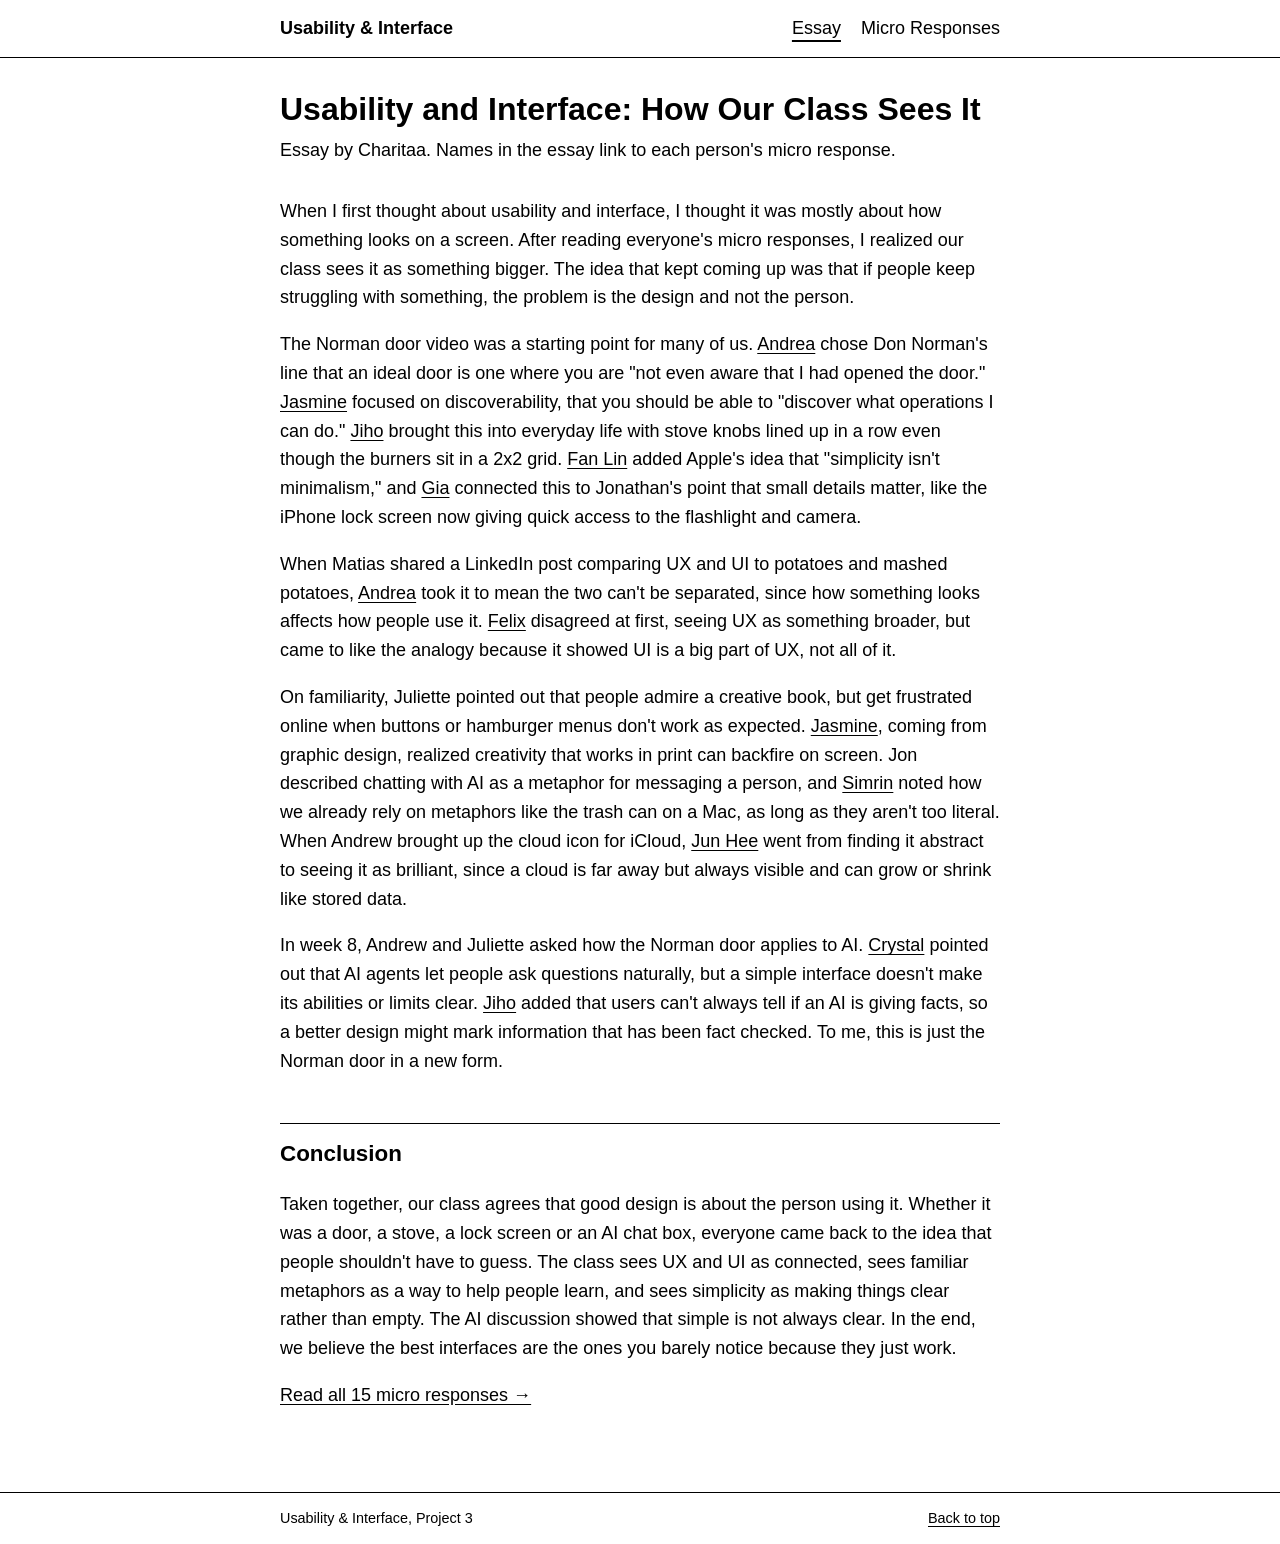
==== index.html @ b2a55a1f "Add files via upload" ====
<!DOCTYPE html>
<html lang="en">
<head>
<meta charset="utf-8">
<meta name="viewport" content="width=device-width, initial-scale=1">
<title>Usability and Interface: How Our Class Sees It</title>
<link rel="stylesheet" href="style.css">
</head>
<body>
<header>
  <div class="bar">
    <a class="site-title" href="index.html">Usability &amp; Interface</a>
    <nav aria-label="Main">
      <ul>
        <li><a href="index.html" aria-current="page">Essay</a></li>
        <li><a href="responses.html">Micro Responses</a></li>
      </ul>
    </nav>
  </div>
</header>

<main>
  <h1>Usability and Interface: How Our Class Sees It</h1>
  <p class="meta">Essay by Charitaa. Names in the essay link to each person's micro response.</p>

  <p>When I first thought about usability and interface, I thought it was mostly about how something looks on a screen. After reading everyone's micro responses, I realized our class sees it as something bigger. The idea that kept coming up was that if people keep struggling with something, the problem is the design and not the person.</p>

  <p>The Norman door video was a starting point for many of us. <a href="responses.html#before-andrea">Andrea</a> chose Don Norman's line that an ideal door is one where you are "not even aware that I had opened the door." <a href="responses.html#before-jasmine">Jasmine</a> focused on discoverability, that you should be able to "discover what operations I can do." <a href="responses.html#before-jiho">Jiho</a> brought this into everyday life with stove knobs lined up in a row even though the burners sit in a 2x2 grid. <a href="responses.html#before-fan-lin">Fan Lin</a> added Apple's idea that "simplicity isn't minimalism," and <a href="responses.html#after-gia">Gia</a> connected this to Jonathan's point that small details matter, like the iPhone lock screen now giving quick access to the flashlight and camera.</p>

  <p>When Matias shared a LinkedIn post comparing UX and UI to potatoes and mashed potatoes, <a href="responses.html#after-andrea">Andrea</a> took it to mean the two can't be separated, since how something looks affects how people use it. <a href="responses.html#after-felix">Felix</a> disagreed at first, seeing UX as something broader, but came to like the analogy because it showed UI is a big part of UX, not all of it.</p>

  <p>On familiarity, Juliette pointed out that people admire a creative book, but get frustrated online when buttons or hamburger menus don't work as expected. <a href="responses.html#after-jasmine-juliette">Jasmine</a>, coming from graphic design, realized creativity that works in print can backfire on screen. Jon described chatting with AI as a metaphor for messaging a person, and <a href="responses.html#after-simrin">Simrin</a> noted how we already rely on metaphors like the trash can on a Mac, as long as they aren't too literal. When Andrew brought up the cloud icon for iCloud, <a href="responses.html#after-jun-hee">Jun Hee</a> went from finding it abstract to seeing it as brilliant, since a cloud is far away but always visible and can grow or shrink like stored data.</p>

  <p>In week 8, Andrew and Juliette asked how the Norman door applies to AI. <a href="responses.html#after-crystal">Crystal</a> pointed out that AI agents let people ask questions naturally, but a simple interface doesn't make its abilities or limits clear. <a href="responses.html#after-jiho">Jiho</a> added that users can't always tell if an AI is giving facts, so a better design might mark information that has been fact checked. To me, this is just the Norman door in a new form.</p>

  <h2>Conclusion</h2>

  <p>Taken together, our class agrees that good design is about the person using it. Whether it was a door, a stove, a lock screen or an AI chat box, everyone came back to the idea that people shouldn't have to guess. The class sees UX and UI as connected, sees familiar metaphors as a way to help people learn, and sees simplicity as making things clear rather than empty. The AI discussion showed that simple is not always clear. In the end, we believe the best interfaces are the ones you barely notice because they just work.</p>

  <p><a href="responses.html">Read all 15 micro responses &rarr;</a></p>
</main>

<footer>
  <div class="bar">
    <span>Usability &amp; Interface, Project 3</span>
    <a href="#">Back to top</a>
  </div>
</footer>
</body>
</html>
---- style.css ----
* { box-sizing: border-box; }

html { scroll-behavior: smooth; }

body {
  margin: 0;
  background: #fff;
  color: #000;
  font-family: -apple-system, BlinkMacSystemFont, "Helvetica Neue", Arial, sans-serif;
  font-size: 18px;
  line-height: 1.6;
}

a { color: #000; text-decoration: underline; text-underline-offset: 3px; }
a:hover { text-decoration-thickness: 2px; }
a:focus-visible { outline: 2px solid #000; outline-offset: 2px; }

header {
  border-bottom: 1px solid #000;
  position: sticky;
  top: 0;
  background: #fff;
  z-index: 10;
}

.bar {
  max-width: 760px;
  margin: 0 auto;
  padding: 14px 20px;
  display: flex;
  flex-wrap: wrap;
  gap: 8px 24px;
  align-items: baseline;
  justify-content: space-between;
}

.site-title { font-weight: 700; text-decoration: none; }

nav ul { list-style: none; margin: 0; padding: 0; display: flex; gap: 20px; }
nav a { text-decoration: none; }
nav a[aria-current="page"] { text-decoration: underline; text-underline-offset: 6px; text-decoration-thickness: 2px; }

main { max-width: 760px; margin: 0 auto; padding: 32px 20px 64px; }

h1 { font-size: 2rem; line-height: 1.2; margin: 0 0 8px; }
h2 { font-size: 1.4rem; margin: 48px 0 12px; padding-top: 12px; border-top: 1px solid #000; }
h3 { font-size: 1.1rem; margin: 0 0 4px; }

.meta { margin: 0 0 32px; }

.contents { border: 1px solid #000; padding: 16px 20px; margin: 24px 0 8px; }
.contents p { margin: 0 0 8px; font-weight: 700; }
.contents ol { margin: 0; padding-left: 20px; }
.contents ol ol { margin: 4px 0 8px; }

.response { border: 1px solid #000; padding: 20px; margin: 20px 0; scroll-margin-top: 80px; }
.response .tag { font-size: 0.85rem; text-transform: uppercase; letter-spacing: 0.06em; margin: 0 0 12px; }

dl { margin: 12px 0 0; }
dt { font-weight: 700; margin-top: 12px; }
dd { margin: 2px 0 0; }

blockquote { margin: 12px 0 0; padding-left: 16px; border-left: 3px solid #000; }

.cite { font-size: 0.9rem; word-break: break-word; }

.top { font-size: 0.9rem; }

footer { border-top: 1px solid #000; }
footer .bar { font-size: 0.9rem; }

@media (max-width: 520px) {
  body { font-size: 17px; }
  h1 { font-size: 1.6rem; }
  .bar { flex-direction: column; }
  header { position: static; }
  .response { scroll-margin-top: 16px; }
}
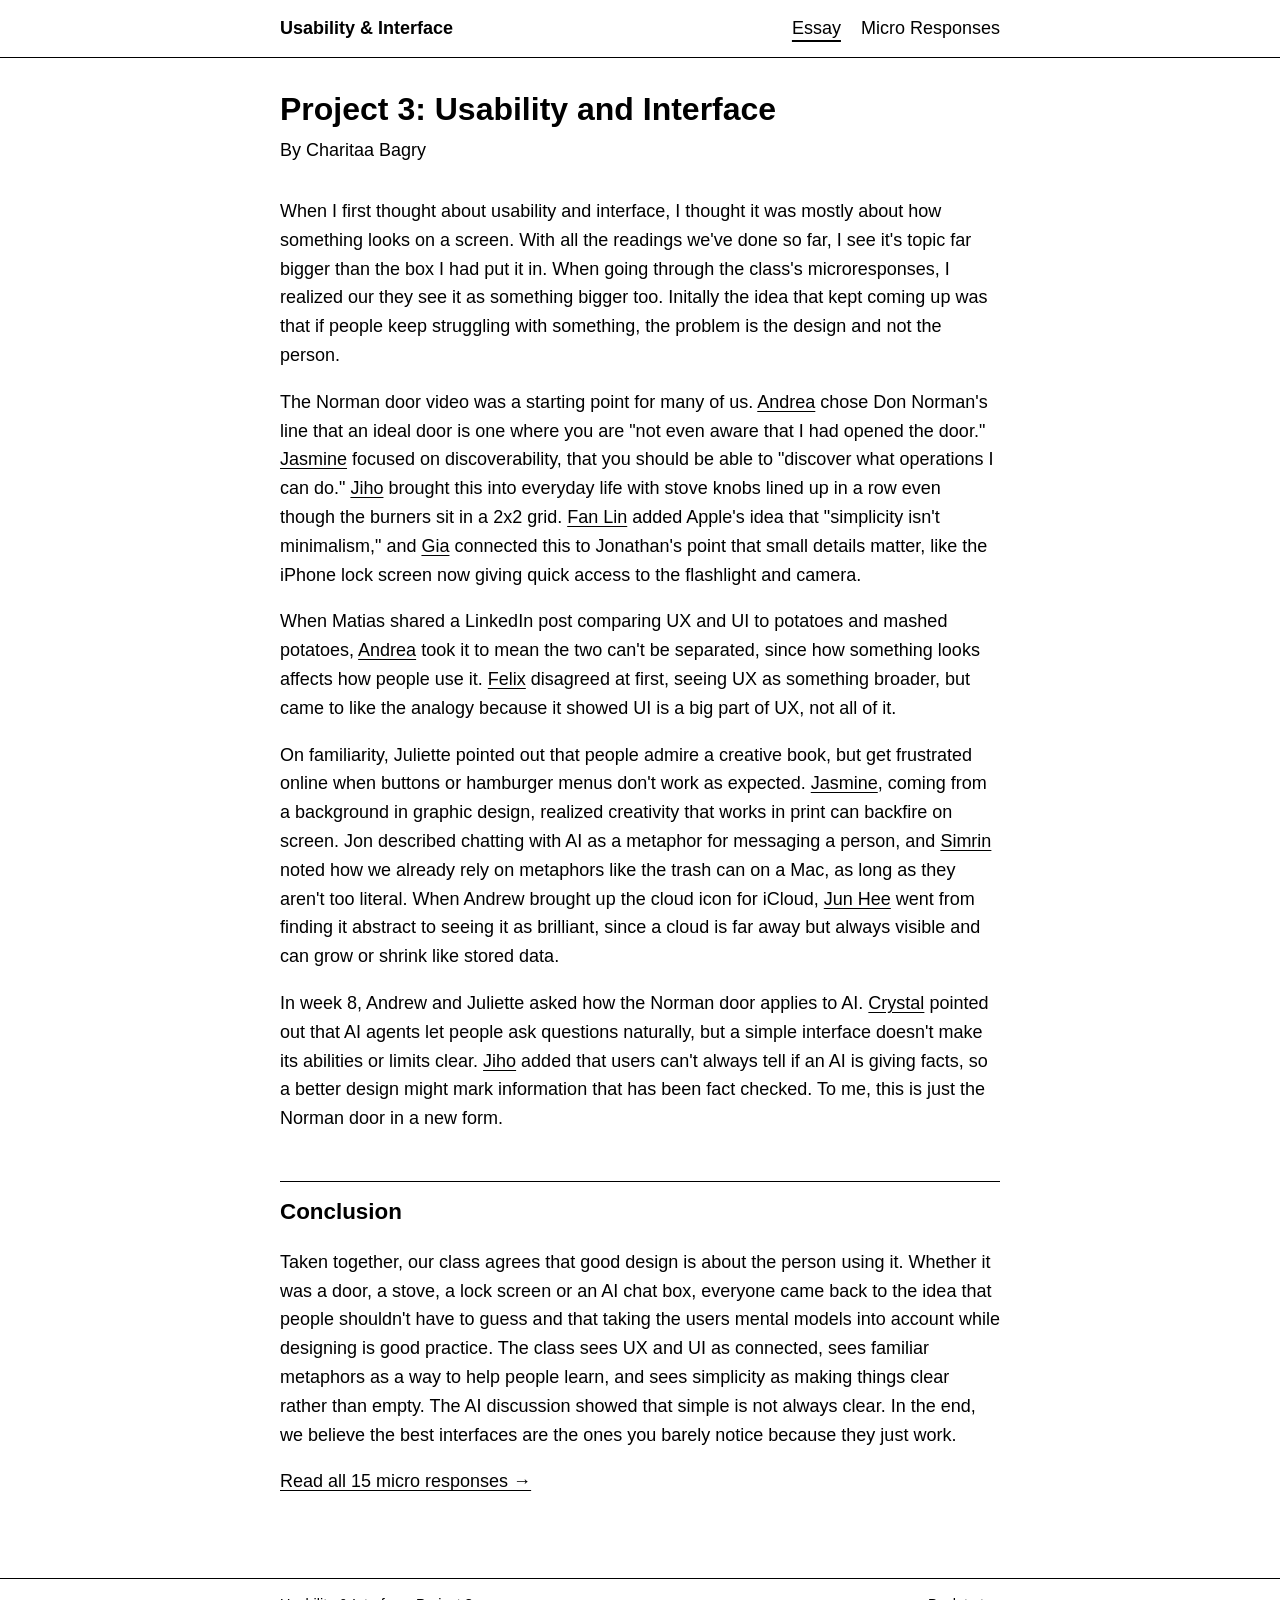
==== commit 2cec9227: "Revise essay content for clarity and updates Updated the essay title, author name, and several parag" ====
--- a/index.html
+++ b/index.html
@@ -20,22 +20,22 @@
 </header>
 
 <main>
-  <h1>Usability and Interface: How Our Class Sees It</h1>
-  <p class="meta">Essay by Charitaa. Names in the essay link to each person's micro response.</p>
+  <h1>Project 3: Usability and Interface</h1>
+  <p class="meta">By Charitaa Bagry</p>
 
-  <p>When I first thought about usability and interface, I thought it was mostly about how something looks on a screen. After reading everyone's micro responses, I realized our class sees it as something bigger. The idea that kept coming up was that if people keep struggling with something, the problem is the design and not the person.</p>
+  <p>When I first thought about usability and interface, I thought it was mostly about how something looks on a screen. With all the readings we've done so far, I see it's topic far bigger than the box I had put it in. When going through the class's microresponses, I realized our they see it as something bigger too. Initally the idea that kept coming up was that if people keep struggling with something, the problem is the design and not the person.</p>
 
   <p>The Norman door video was a starting point for many of us. <a href="responses.html#before-andrea">Andrea</a> chose Don Norman's line that an ideal door is one where you are "not even aware that I had opened the door." <a href="responses.html#before-jasmine">Jasmine</a> focused on discoverability, that you should be able to "discover what operations I can do." <a href="responses.html#before-jiho">Jiho</a> brought this into everyday life with stove knobs lined up in a row even though the burners sit in a 2x2 grid. <a href="responses.html#before-fan-lin">Fan Lin</a> added Apple's idea that "simplicity isn't minimalism," and <a href="responses.html#after-gia">Gia</a> connected this to Jonathan's point that small details matter, like the iPhone lock screen now giving quick access to the flashlight and camera.</p>
 
   <p>When Matias shared a LinkedIn post comparing UX and UI to potatoes and mashed potatoes, <a href="responses.html#after-andrea">Andrea</a> took it to mean the two can't be separated, since how something looks affects how people use it. <a href="responses.html#after-felix">Felix</a> disagreed at first, seeing UX as something broader, but came to like the analogy because it showed UI is a big part of UX, not all of it.</p>
 
-  <p>On familiarity, Juliette pointed out that people admire a creative book, but get frustrated online when buttons or hamburger menus don't work as expected. <a href="responses.html#after-jasmine-juliette">Jasmine</a>, coming from graphic design, realized creativity that works in print can backfire on screen. Jon described chatting with AI as a metaphor for messaging a person, and <a href="responses.html#after-simrin">Simrin</a> noted how we already rely on metaphors like the trash can on a Mac, as long as they aren't too literal. When Andrew brought up the cloud icon for iCloud, <a href="responses.html#after-jun-hee">Jun Hee</a> went from finding it abstract to seeing it as brilliant, since a cloud is far away but always visible and can grow or shrink like stored data.</p>
+  <p>On familiarity, Juliette pointed out that people admire a creative book, but get frustrated online when buttons or hamburger menus don't work as expected. <a href="responses.html#after-jasmine-juliette">Jasmine</a>, coming from a background in graphic design, realized creativity that works in print can backfire on screen. Jon described chatting with AI as a metaphor for messaging a person, and <a href="responses.html#after-simrin">Simrin</a> noted how we already rely on metaphors like the trash can on a Mac, as long as they aren't too literal. When Andrew brought up the cloud icon for iCloud, <a href="responses.html#after-jun-hee">Jun Hee</a> went from finding it abstract to seeing it as brilliant, since a cloud is far away but always visible and can grow or shrink like stored data.</p>
 
   <p>In week 8, Andrew and Juliette asked how the Norman door applies to AI. <a href="responses.html#after-crystal">Crystal</a> pointed out that AI agents let people ask questions naturally, but a simple interface doesn't make its abilities or limits clear. <a href="responses.html#after-jiho">Jiho</a> added that users can't always tell if an AI is giving facts, so a better design might mark information that has been fact checked. To me, this is just the Norman door in a new form.</p>
 
   <h2>Conclusion</h2>
 
-  <p>Taken together, our class agrees that good design is about the person using it. Whether it was a door, a stove, a lock screen or an AI chat box, everyone came back to the idea that people shouldn't have to guess. The class sees UX and UI as connected, sees familiar metaphors as a way to help people learn, and sees simplicity as making things clear rather than empty. The AI discussion showed that simple is not always clear. In the end, we believe the best interfaces are the ones you barely notice because they just work.</p>
+  <p>Taken together, our class agrees that good design is about the person using it. Whether it was a door, a stove, a lock screen or an AI chat box, everyone came back to the idea that people shouldn't have to guess and that taking the users mental models into account while designing is good practice. The class sees UX and UI as connected, sees familiar metaphors as a way to help people learn, and sees simplicity as making things clear rather than empty. The AI discussion showed that simple is not always clear. In the end, we believe the best interfaces are the ones you barely notice because they just work.</p>
 
   <p><a href="responses.html">Read all 15 micro responses &rarr;</a></p>
 </main>
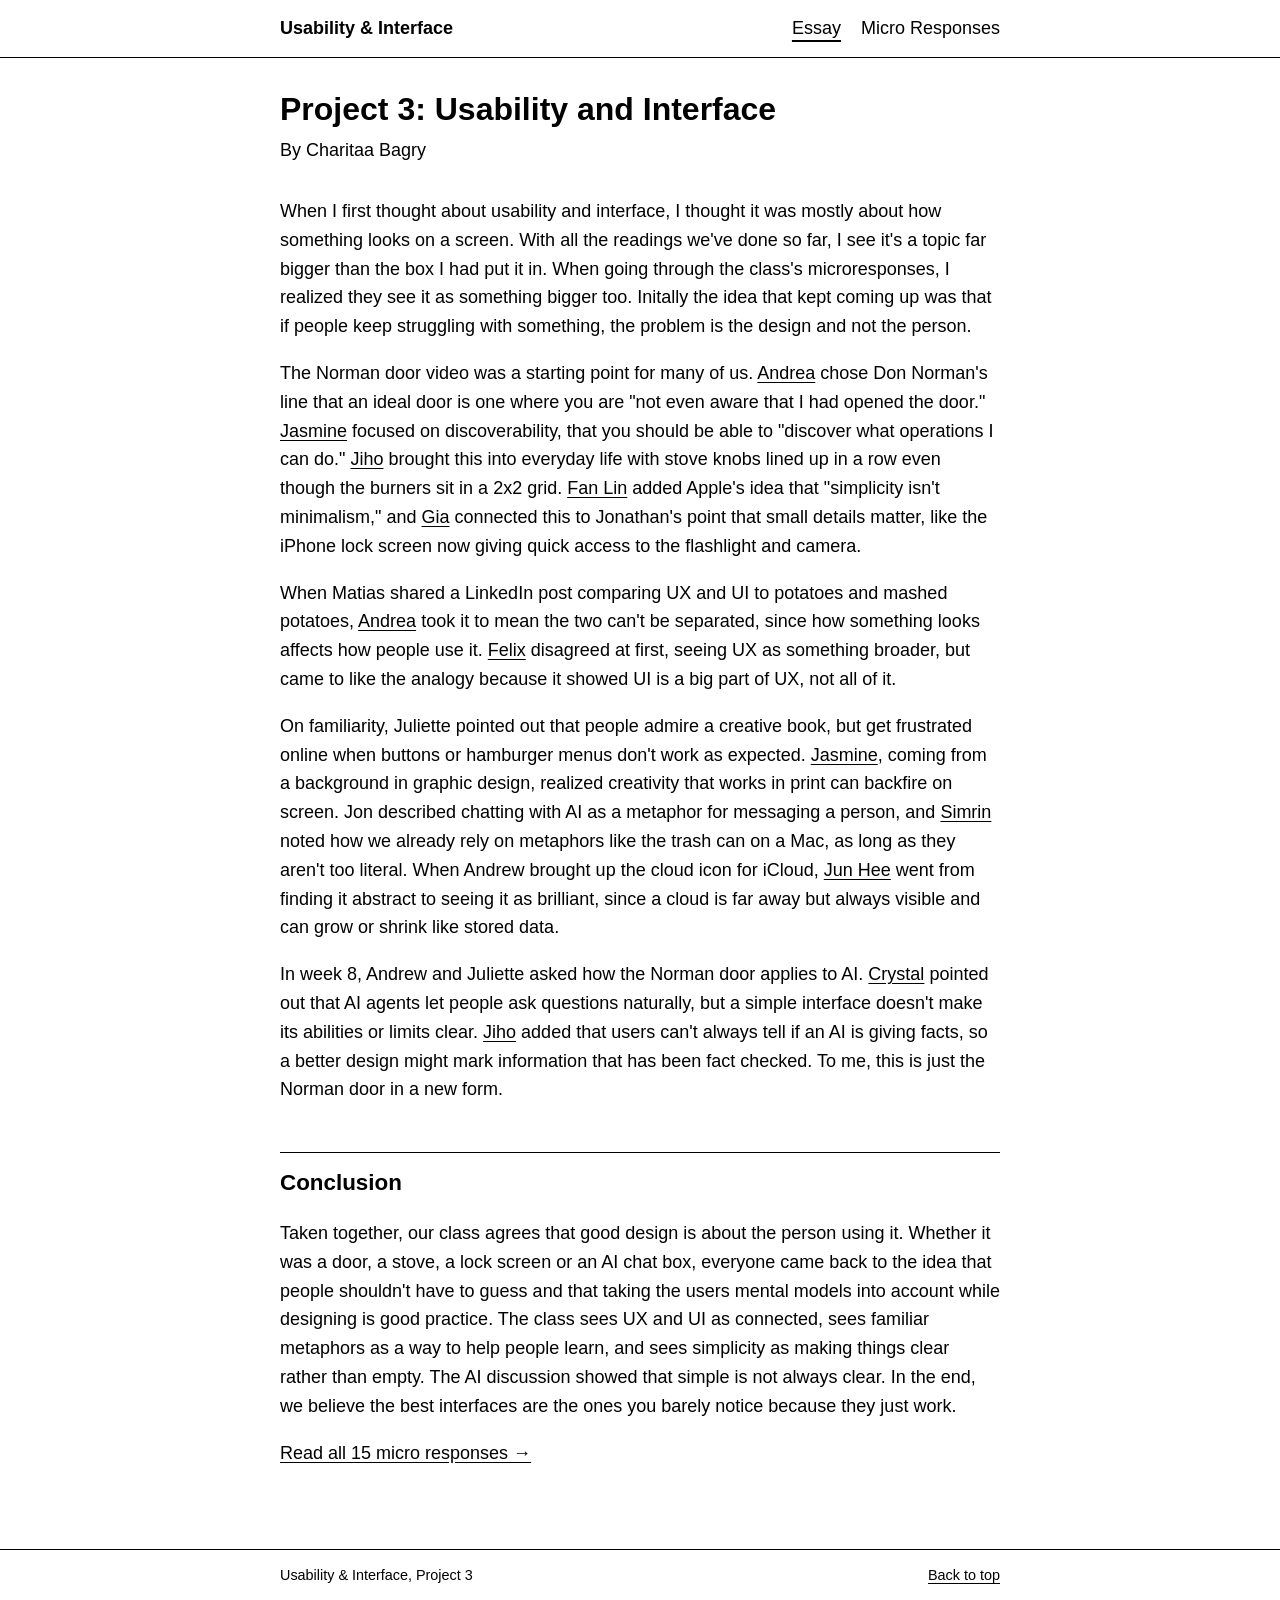
==== commit ab8fc537: "Fix grammar and clarity in usability discussion Corrected grammatical errors and improved clarity in" ====
--- a/index.html
+++ b/index.html
@@ -23,7 +23,7 @@
   <h1>Project 3: Usability and Interface</h1>
   <p class="meta">By Charitaa Bagry</p>
 
-  <p>When I first thought about usability and interface, I thought it was mostly about how something looks on a screen. With all the readings we've done so far, I see it's topic far bigger than the box I had put it in. When going through the class's microresponses, I realized our they see it as something bigger too. Initally the idea that kept coming up was that if people keep struggling with something, the problem is the design and not the person.</p>
+  <p>When I first thought about usability and interface, I thought it was mostly about how something looks on a screen. With all the readings we've done so far, I see it's a topic far bigger than the box I had put it in. When going through the class's microresponses, I realized they see it as something bigger too. Initally the idea that kept coming up was that if people keep struggling with something, the problem is the design and not the person.</p>
 
   <p>The Norman door video was a starting point for many of us. <a href="responses.html#before-andrea">Andrea</a> chose Don Norman's line that an ideal door is one where you are "not even aware that I had opened the door." <a href="responses.html#before-jasmine">Jasmine</a> focused on discoverability, that you should be able to "discover what operations I can do." <a href="responses.html#before-jiho">Jiho</a> brought this into everyday life with stove knobs lined up in a row even though the burners sit in a 2x2 grid. <a href="responses.html#before-fan-lin">Fan Lin</a> added Apple's idea that "simplicity isn't minimalism," and <a href="responses.html#after-gia">Gia</a> connected this to Jonathan's point that small details matter, like the iPhone lock screen now giving quick access to the flashlight and camera.</p>
 
